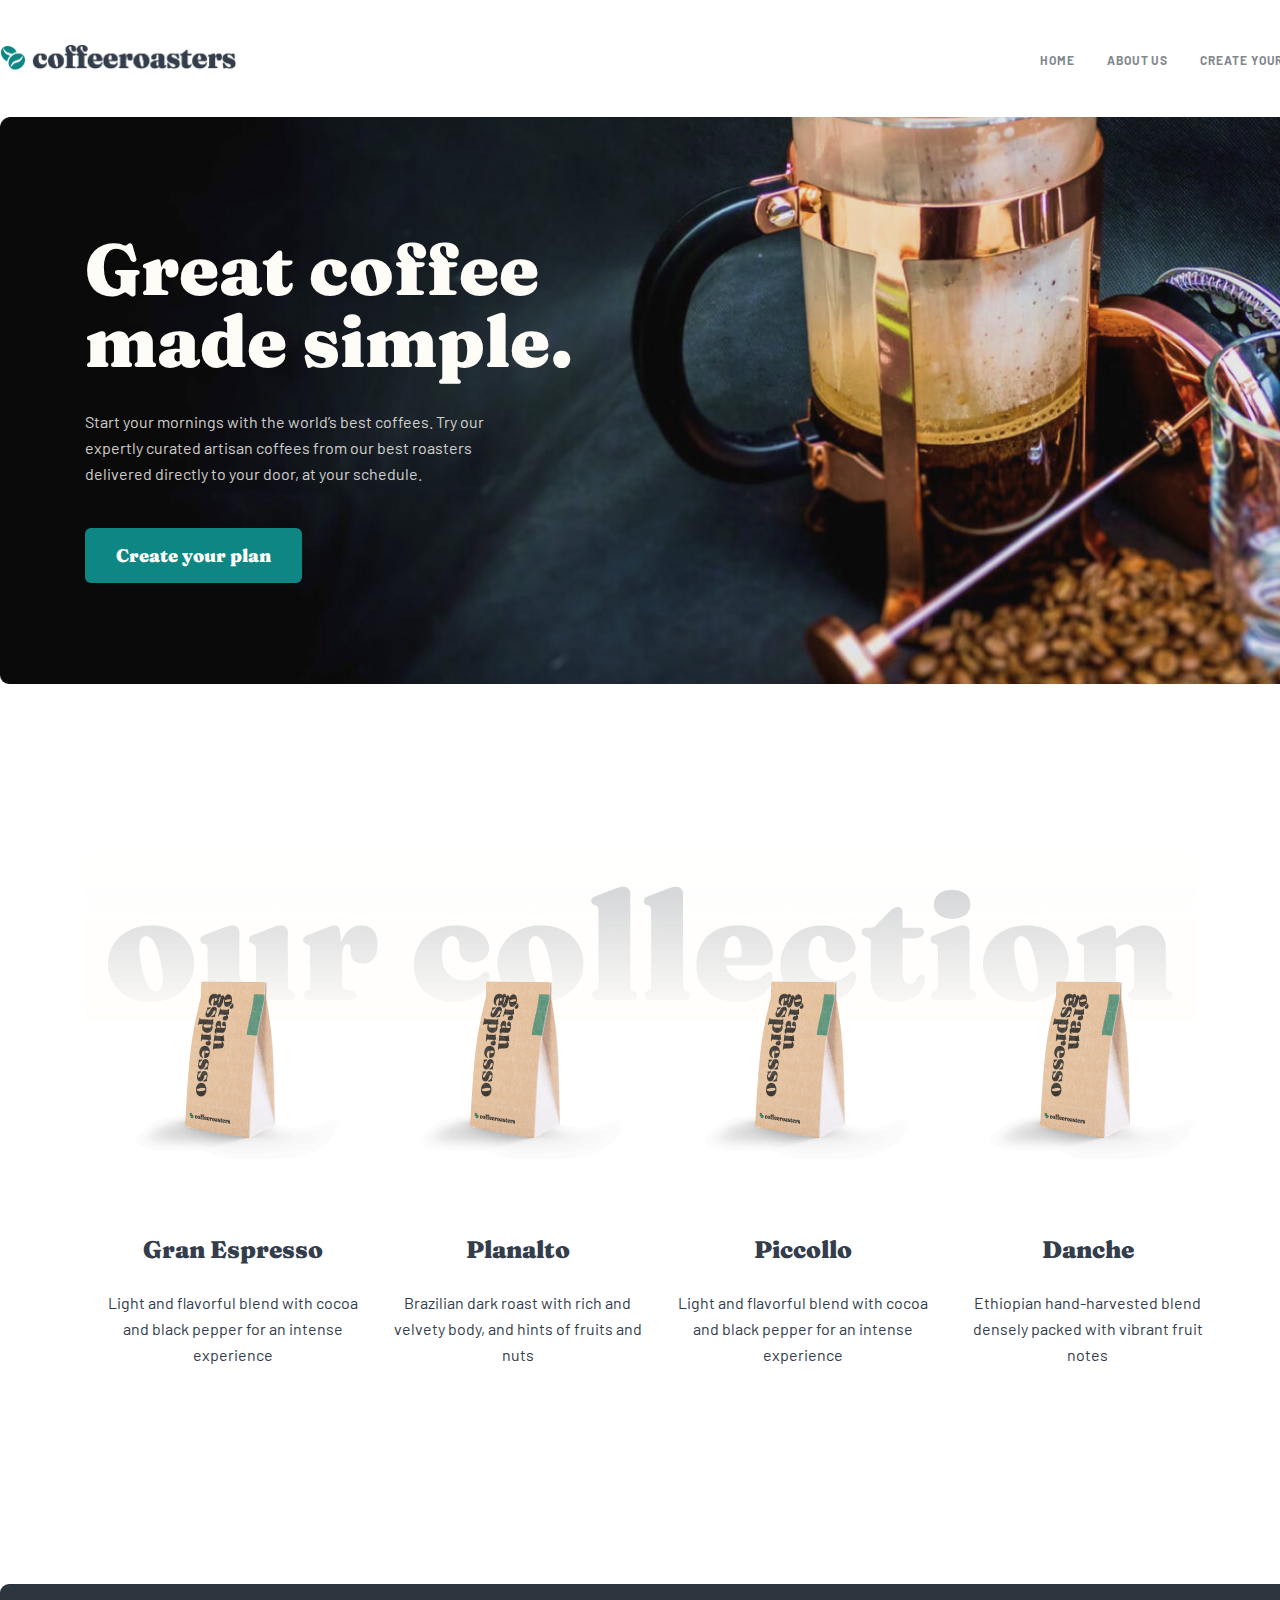
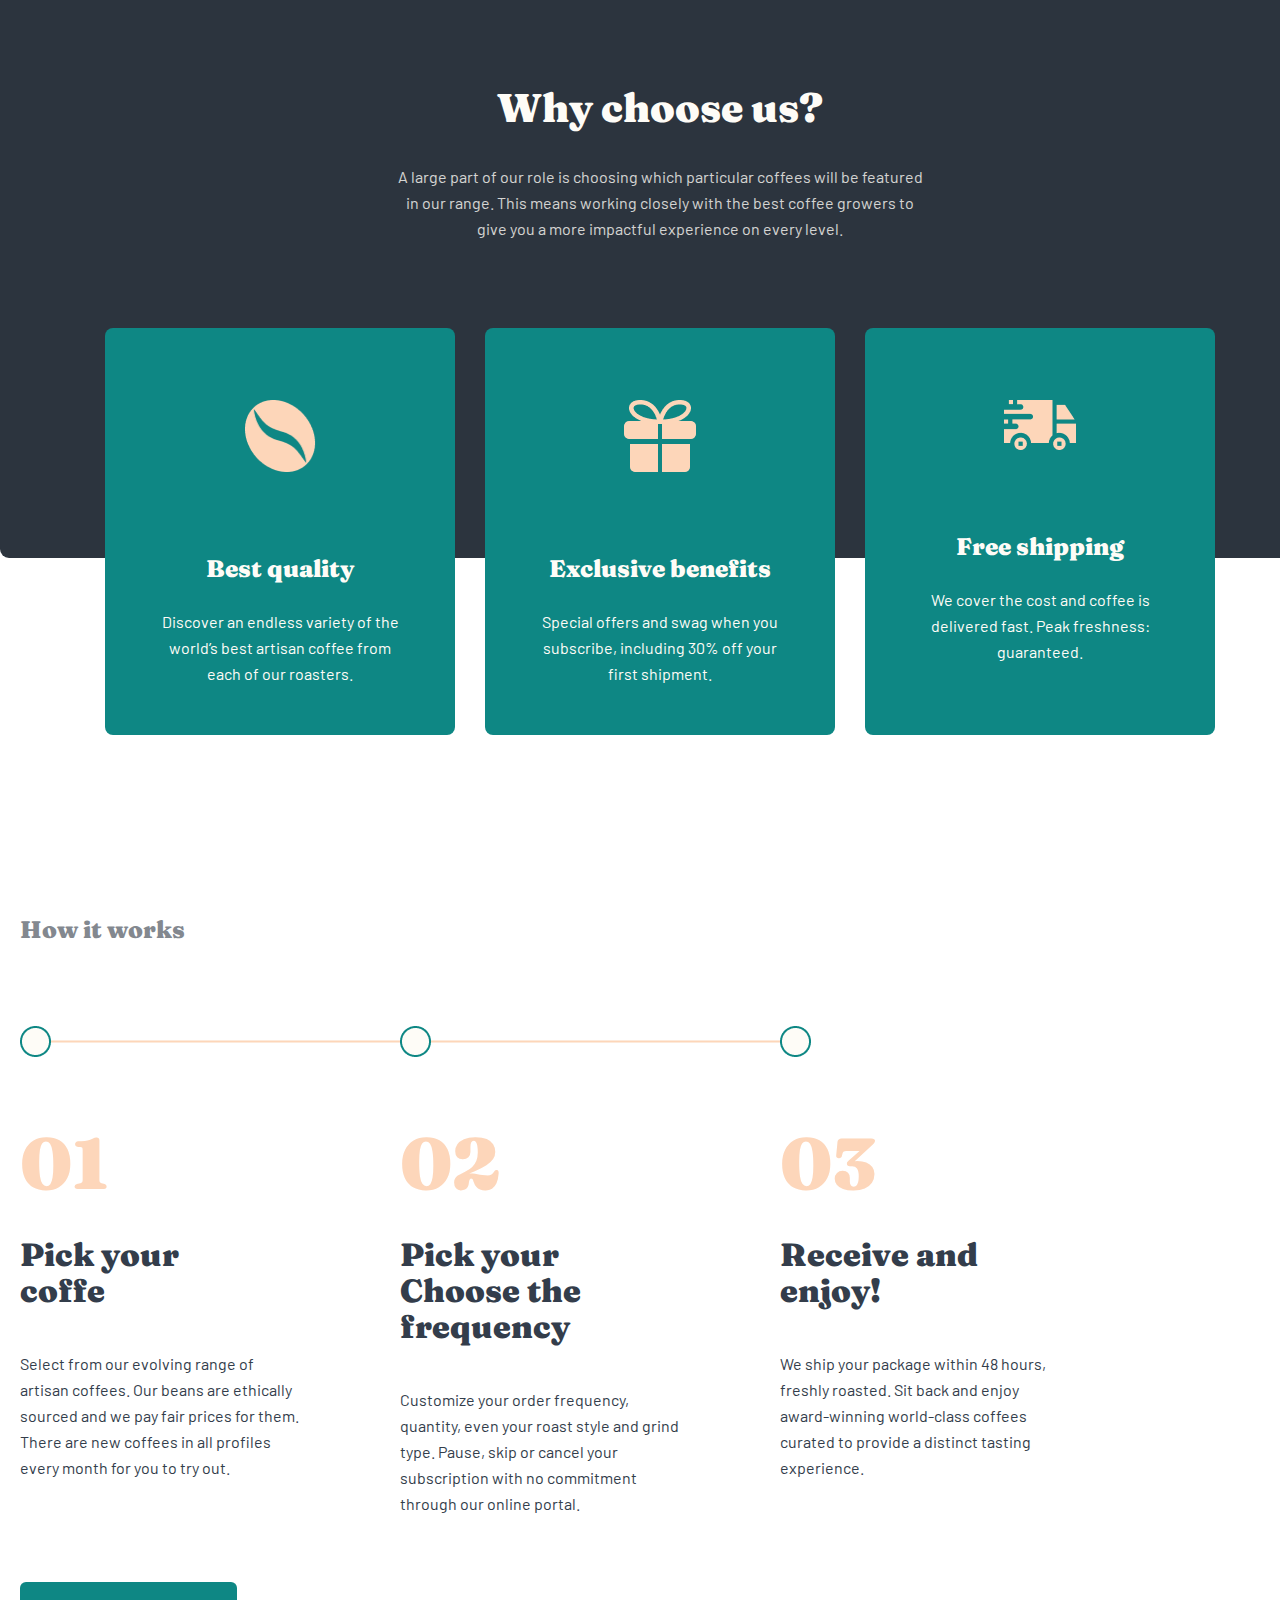
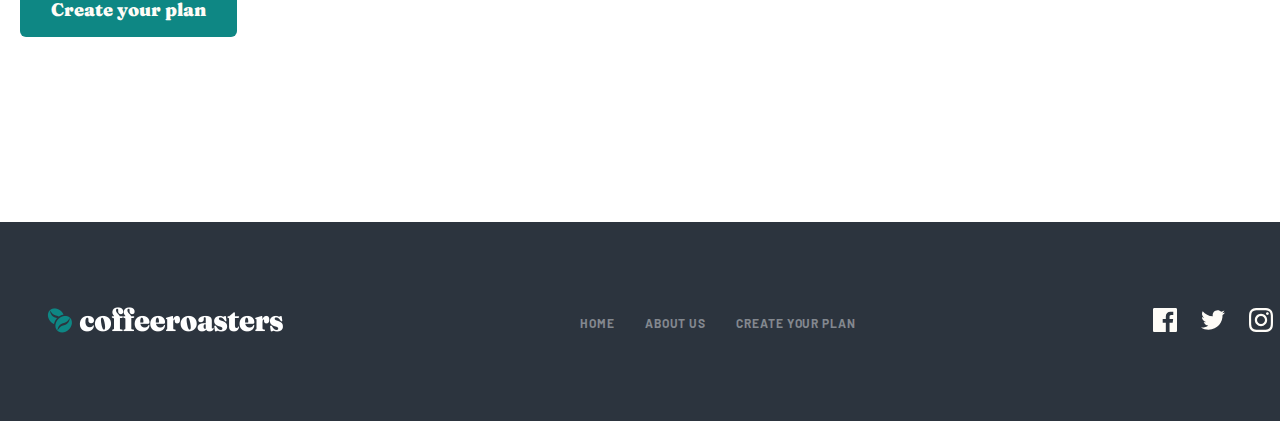
==== index.html @ ffe9cf5a "Initial commit" ====
<!DOCTYPE html>
<html lang="en">
<head>
    <meta charset="UTF-8">
    <meta http-equiv="X-UA-Compatible" content="IE=edge">
    <meta name="viewport" content="width=device-width, initial-scale=1.0">
    <link rel="stylesheet" href="./css/main.css">
    <title>coffe</title>
</head>
<body>
    <!-- HEADER -->
    <header class="header">
        <div class="container header-container">
            <a class="header-link" href="#">
                <img class="header-img" src="./image/foffeeroasters-logo.png" alt="coffe logo" width="236" height="26">
            </a>
            
            <!-- NAVIGATION MENU -->
            <nav class="sitenav">
                <ul class="sitenav-list">
                    <li class="sitenav-item">
                        <a class="sitenav-link" href="#">HOME</a>
                    </li>
                    
                    <li class="sitenav-item">
                        <a class="sitenav-link" href="#">ABOUT US</a>
                    </li>
                    
                    <li class="sitenav-item">
                        <a class="sitenav-link" href="#">CREATE YOUR PLAN</a>
                    </li>
                </ul>
            </nav>
        </div>
    </header>
    
    <!-- MAIN -->
    <main class="main">
        <!-- HERO SECTION -->
        <section class="hero">
            <div class="container hero-container">
                <h1 class="hero-heading">Great coffee made simple.</h1>
                <p class="hero-desc">Start your mornings with the world’s best coffees. Try our expertly curated artisan coffees from our best roasters delivered directly to your door, at your schedule.</p>
                
                <a class="site-btn hero-btn" href="#">Create your plan</a>
            </div>
        </section>
        
        <!-- INFORMATION SECTION -->
        <section class="information">
            <div class="container information-container">
                <ul class="information-list">
                    <li class="information-item">
                        <img class="information-img" src="./image/espresso.png" alt="img" width="255" height="193">
                        <h2 class="information-heading">Gran Espresso</h2>
                        <p class="information-tittle">Light and flavorful blend with cocoa and black pepper for an intense experience</p>
                    </li>
                    
                    <li class="information-item">
                        <img class="information-img" src="./image/espresso.png" alt="img" width="255" height="193">
                        <h2 class="information-heading">Planalto</h2>
                        <p class="information-tittle">Brazilian dark roast with rich and velvety body, and hints of fruits and nuts</p>
                    </li>
                    
                    <li class="information-item">
                        <img class="information-img" src="./image/espresso.png" alt="img" width="255" height="193">
                        <h2 class="information-heading">Piccollo</h2>
                        <p class="information-tittle">Light and flavorful blend with cocoa and black pepper for an intense experience</p>
                    </li>
                    
                    <li class="information-item">
                        <img class="information-img" src="./image/espresso.png" alt="img" width="255" height="193">
                        <h2 class="information-heading">Danche</h2>
                        <p class="information-tittle">Ethiopian hand-harvested blend densely packed with vibrant fruit notes</p>
                    </li>
                </ul>
            </div>
        </section>
        
        
        <!-- PROJECT SECTION -->
        <section class="project">
            <div class="container project-container">
                <h2 class="project-heading">Why choose us?</h2>
                <p class="project-title">A large part of our role is choosing which particular coffees will be featured in our range. This means working closely with the best coffee growers to give you a more impactful experience on every level.</p>
                <ul class="project-list">
                    <li class="project-item">
                        <a class="project-link" href="#">
                            <img class="project-img" src="./image/coffee-bean.png" width="72" height="72" alt="coffe logo">
                            <h3 class="project-item-heading">Best quality</h3>
                            <p class="project-desc">Discover an endless variety of the world’s best artisan coffee from each of our roasters.</p>
                        </a>
                        
                    </li>
                    
                    <li class="project-item">
                        <a class="project-link" href="#">
                            <img class="project-img" src="./image/Combined-Shape.png" width="72" height="72" alt="coffe logo">
                            <h3 class="project-item-heading">Exclusive benefits</h3>
                            <p class="project-desc">Special offers and swag when you subscribe, including 30% off your first shipment.</p>
                        </a>
                     
                    </li>
                    
                    <li class="project-item">
                        <a class="project-link" href="#">
                            <img class="project-img" src="./image/free-shipping.png" width="72" height="50" alt="coffe logo">
                            <h3 class="project-item-heading">Free shipping</h3>
                            <p class="project-desc">We cover the cost and coffee is delivered fast. Peak freshness: guaranteed.</p>
                        </a>
                        
                    </li>
                </ul>
            </div>
        </section>

        <!-- PLAN SECTION -->
        <section class="plan">
            <div class="container plan-container">
                <h2 class="plan-heading">How it works</h2>
                <img src="./image/plan-img.png" alt="plan img" width="791" height="31">

                <ul class="plan-list">
                    <li class="plan-item">
                        <b class="plan-number">01</b>
                        <h3 class="plan-item-heading">Pick your <br>coffe</h3>
                        <p class="plan-tittle">Select from our evolving range of artisan coffees. Our beans are ethically sourced and we pay fair prices for them. There are new coffees in all profiles every month for you to try out.</p>
                    </li>

                    <li class="plan-item">
                        <b class="plan-number">02</b>
                        <h3 class="plan-item-heading">Pick your Choose the frequency</h3>
                        <p class="plan-tittle">Customize your order frequency, quantity, even your roast style and grind type. Pause, skip or cancel your subscription with no commitment through our online portal.</p>
                    </li>

                    <li class="plan-item">
                        <b class="plan-number">03</b>
                        <h3 class="plan-item-heading">Receive and enjoy!</h3>
                        <p class="plan-tittle">We ship your package within 48 hours, freshly roasted. Sit back and enjoy award-winning world-class coffees curated to provide a distinct tasting experience.</p>
                    </li>
                </ul>

                <a class="site-btn plan-btn" href="#">Create your plan</a>
            </div>
        </section>
    </main>

    <!-- FOOTER -->
    <footer class="footer-section">
        <div class="container footer-container">
            <a class="footer-logo" href="#">
                <img class="footer-logo-img" src="./image/coffeeroasters-logo2.png" width="236" height="26" alt="logo">

                <nav class="footernav">
                  <ul class="footernav-list">
                      <li class="footernav-item">
                          <a class="footernav-link" href="#">HOME</a>
                      </li>

                      <li class="footernav-item">
                          <a class="footernav-link" href="#">ABOUT US</a>
                      </li>

                      <li class="footernav-item">
                          <a class="footernav-link" href="#">CREATE YOUR PLAN</a>
                      </li>
                  </ul>
                </nav>

                <div class="footer-box">
                    <a class="footer-box-link" href="#">
                        <img class="footer-box-img" src="./image/facebook-logo.svg" width="24" height="24" alt="logo">
                    </a>

                    <a class="footer-box-link" href="#">
                        <img class="footer-box-img" src="./image/twet.svg" width="24" height="20" alt="logo">
                    </a>

                    <a class="footer-box-link" href="#">
                        <img class="footer-box-img" src="./image/insta.svg" width="24" height="24" alt="logo">
                    </a>
                </div>
            </a>
        </div>
    </footer>
    
    
</body>
</html>
---- css/main.css ----
@font-face {
    font-family: 'Barlow';
    src: url('../font/Barlow-SemiBold.woff2') format('woff2'),
    url('../font/Barlow-SemiBold.woff') format('woff'),
    url('../font/Barlow-SemiBold.ttf') format('truetype');
    font-weight: 600;
    font-style: normal;
    font-display: swap;
}

@font-face {
    font-family: 'Barlow';
    src: url('../font/Barlow-Bold.woff2') format('woff2'),
    url('../font/Barlow-Bold.woff') format('woff'),
    url('../font/Barlow-Bold.ttf') format('truetype');
    font-weight: bold;
    font-style: normal;
    font-display: swap;
}

@font-face {
    font-family: 'Barlow';
    src: url('../font/Barlow-Regular.woff2') format('woff2'),
    url('../font/Barlow-Regular.woff') format('woff'),
    url('../font/Barlow-Regular.ttf') format('truetype');
    font-weight: normal;
    font-style: normal;
    font-display: swap;
}

@font-face {
    font-family: 'Fraunces';
    src: url('../font/Fraunces-Black.woff2') format('woff2'),
    url('../font/Fraunces-Black.woff') format('woff'),
    url('../font/Fraunces-Black.ttf') format('truetype');
    font-weight: 900;
    font-style: normal;
    font-display: swap;
}


*,
*::after,
*::before {
    box-sizing: border-box;
}

body{
    margin: 0;
    padding: 0;
    font-family: Barlow, sans-serif;
}

img {
    display: inline-block;
}

.container {
    width: 1320px;
    margin: 0 auto;
    padding: 0 20px;
}
.header-link:hover{
    opacity: 0.8;
}

.header-link:active{
    opacity: 0.4;
}

.visually-hidden {
    position: absolute;
    width: 1px;
    height: 1px;
    margin: -1px;
    padding: 0;
    overflow: hidden;
    border: 0;
    clip: rect(0 0 0 0);
}


.site-btn {
    margin: 0;
    padding: 0;
    text-decoration: none;
    padding: 16px 31px;
    font-family: 'Fraunces';
    font-weight: 900;
    font-size: 18px;
    line-height: 25px;
    text-align: center;
    color: #FEFCF7;
    border: none;
    background: #0E8784;
    border-radius: 6px;
    transition: 0.3s;
}

.site-btn:active {
    background: #66D2CF;
}

/* HEADER */
.header-container {
    display: flex;
    justify-content: space-between;
    align-items: center;
    padding: 44px 0;
}
.sitenav-list{
    display: flex;
    list-style: none;
    margin: 0;
    padding: 0;
}
.sitenav-item + .sitenav-item{
    margin-left: 32px;
}

.sitenav-link{
    text-decoration: none;
    font-weight: 700;
    font-size: 12px;
    line-height: 15px;
    letter-spacing: 0.923077px;
    color: #83888F;
}
.sitenav-link:hover{
    opacity: 0.8;
}
.sitenav-link:active{
    opacity: 0.4;
}

/* MAIN */  
/* HERO SECTION */
.hero{
    padding-bottom: 70px;
}

.hero-container {
    background-image: url(../image/hero-background.jpg);
    background-repeat: no-repeat;
    background-size: cover;
    padding: 116px 85px;
    border-radius: 9px;
}
.hero-heading {
    margin: 0;
    padding: 0;
    width: 493px;
    margin-bottom: 32px;
    font-family: 'Fraunces';
    font-style: normal;
    font-weight: 900;
    font-size: 72px;
    line-height: 72px;
    color: #FEFCF7;
}

.hero-desc {
    margin: 0;
    padding: 0;
    margin-bottom: 56px;
    width: 445px;
    font-weight: 400;
    font-size: 16px;
    line-height: 26px;
    color: #FEFCF7;
    mix-blend-mode: normal;
    opacity: 0.8;
}

.hero-btn:hover{
    opacity: 0.8;
}
.hero-btn:active{
    opacity: 0.4;
}

/* INFORMATION SECTION */
.information {
    padding-top: 70px;
    padding-bottom: 100px;
}
.information-container {
    width: 1111px;
    padding-top: 126px;
    background-image: url(../image/collection-back.png);
    background-repeat: no-repeat;
    background-size: contain;
    background-position: center top;
}
.information-list {
    list-style: none;
    display: flex;
    justify-content: center;
}
.information-item {
    width: 255px;
}
.information-item + .information-item {
    margin-left: 30px;
} 
.information-img {
    margin-bottom: 72px;
}
.information-heading {
    margin: 0;
    padding: 0;
    margin-bottom: 24px;
    font-family: 'Fraunces';
    font-weight: 900;
    font-size: 24px;
    line-height: 32px;
    text-align: center;
    color: #333D4B;
}
.information-tittle {
    margin: 0;
    padding: 0;
    font-family: 'Barlow';
    font-weight: 400;
    font-size: 16px;
    line-height: 26px;
    text-align: center;
    color: #333D4B;
}

/* PROJECT SECTION */
.project {
    padding-top: 100px;
    padding-bottom: 256px;
}
.project-container {
    position: relative;
    padding-top: 100px;
    padding-bottom: 230px;
    border-radius: 9px;
    background-color: #2C343E;
}
.project-heading {
    margin: 0;
    padding: 0;
    margin-bottom: 32px;
    font-family: 'Fraunces';
    font-weight: 900;
    font-size: 40px;
    line-height: 48px;
    text-align: center;
    color: #FEFCF7;
}
.project-title {
    margin: 0 auto;
    padding: 0;
    margin-bottom: 86px;
    width: 540px;
    font-family: 'Barlow';
    font-weight: 400;
    font-size: 16px;
    line-height: 26px;
    text-align: center;
    color: #FEFCF7;
    mix-blend-mode: normal;
    opacity: 0.8;
}
.project-list {
    display: flex;
    justify-content: center;
    margin: 0;
    padding: 0;
    position: absolute;
    left: 105px;
    list-style: none;
}

.project-item {
    padding: 48px;
    padding-top: 72px;
    width: 350px;
    background-color: #0E8784;
    border-radius: 8px;
    text-align: center;
}
.project-link{
    text-decoration: none;
    transition: 0.2s;
}
.project-link:hover{
    opacity: 0.8;
}
.project-link:active{
    opacity: 0.4;
}
.project-item + .project-item {
    margin-left: 30px;
}
.project-img {
    margin-bottom: 22px;
}
.project-item-heading {
    margin: 0;
    padding: 0;
    margin-top: 56px;
    margin-bottom: 24px;
    font-family: 'Fraunces';
    font-weight: 900;
    font-size: 24px;
    line-height: 32px;
    text-align: center;
    color: #FEFCF7;
}
.project-desc {
    margin: 0;
    padding: 0;
    font-weight: 400;
    font-size: 16px;
    line-height: 26px;
    text-align: center;
    color: #FEFCF7;
}

/* PLAN SECTION */
.plan {
    padding-top: 100px;
    padding-bottom: 100px;
}

.plan-heading {
    margin: 0;
    padding: 0;
    margin-bottom: 80px;
    font-family: 'Fraunces';
    font-weight: 900;
    font-size: 24px;
    line-height: 32px;
    color: #83888F;
}
.plan-list {
    display: flex;
    margin: 0;
    padding: 0;
    margin-top: 67px;
    margin-bottom: 64px;
    list-style: none;
}
.plan-item {
    width: 285px;
}
.plan-item + .plan-item{
    margin-left: 95px;
}
.plan-number {
    margin: 0;
    padding: 0;
    display: inline-block;
    margin-bottom: 38px;
    font-family: 'Fraunces';
    font-weight: 900;
    font-size: 72px;
    line-height: 72px;
    color: #FDD6BA;
}
.plan-item-heading {
    margin: 0;
    padding: 0;
    margin-bottom: 42px;
    font-family: 'Fraunces';
    font-weight: 900;
    font-size: 32px;
    line-height: 36px;
    color: #333D4B;
}
.plan-tittle {
    font-weight: 400;
    font-size: 16px;
    line-height: 26px;
    color: #333D4B;
}
.plan-btn:hover{
    opacity: 0.8;
}
.plan-btn:active{
    opacity: 0.4;
}

/* FOOTER */
.footer-section {
    margin-top: 100px;
}

.footer-container {
    display: flex;
    justify-content: space-between;
    align-items: center;
    padding: 85px 47px;
    background-color: #2C343E;
}

.footernav-list {
    margin: 0;
    padding: 0;
    display: flex;
    list-style: none;   
}
.footernav-item + .footernav-item{
    margin-left: 30px;
}
.footernav-link {
    text-decoration: none;
    font-weight: 700;
    font-size: 12px;
    line-height: 15px;
    letter-spacing: 0.923077px;
    color: #83888F;
}
.footernav-link:hover{
    opacity: 0.8;
}
.footernav-link:active{
    color: white;
}
.footer-box {
    display: flex;
    justify-content: space-between;
    align-items: center;
    width: 120px;
}
.footer-box-link:hover{
    opacity: 0.8;
}
.footer-box-link:active{
    opacity: 0.4;
}
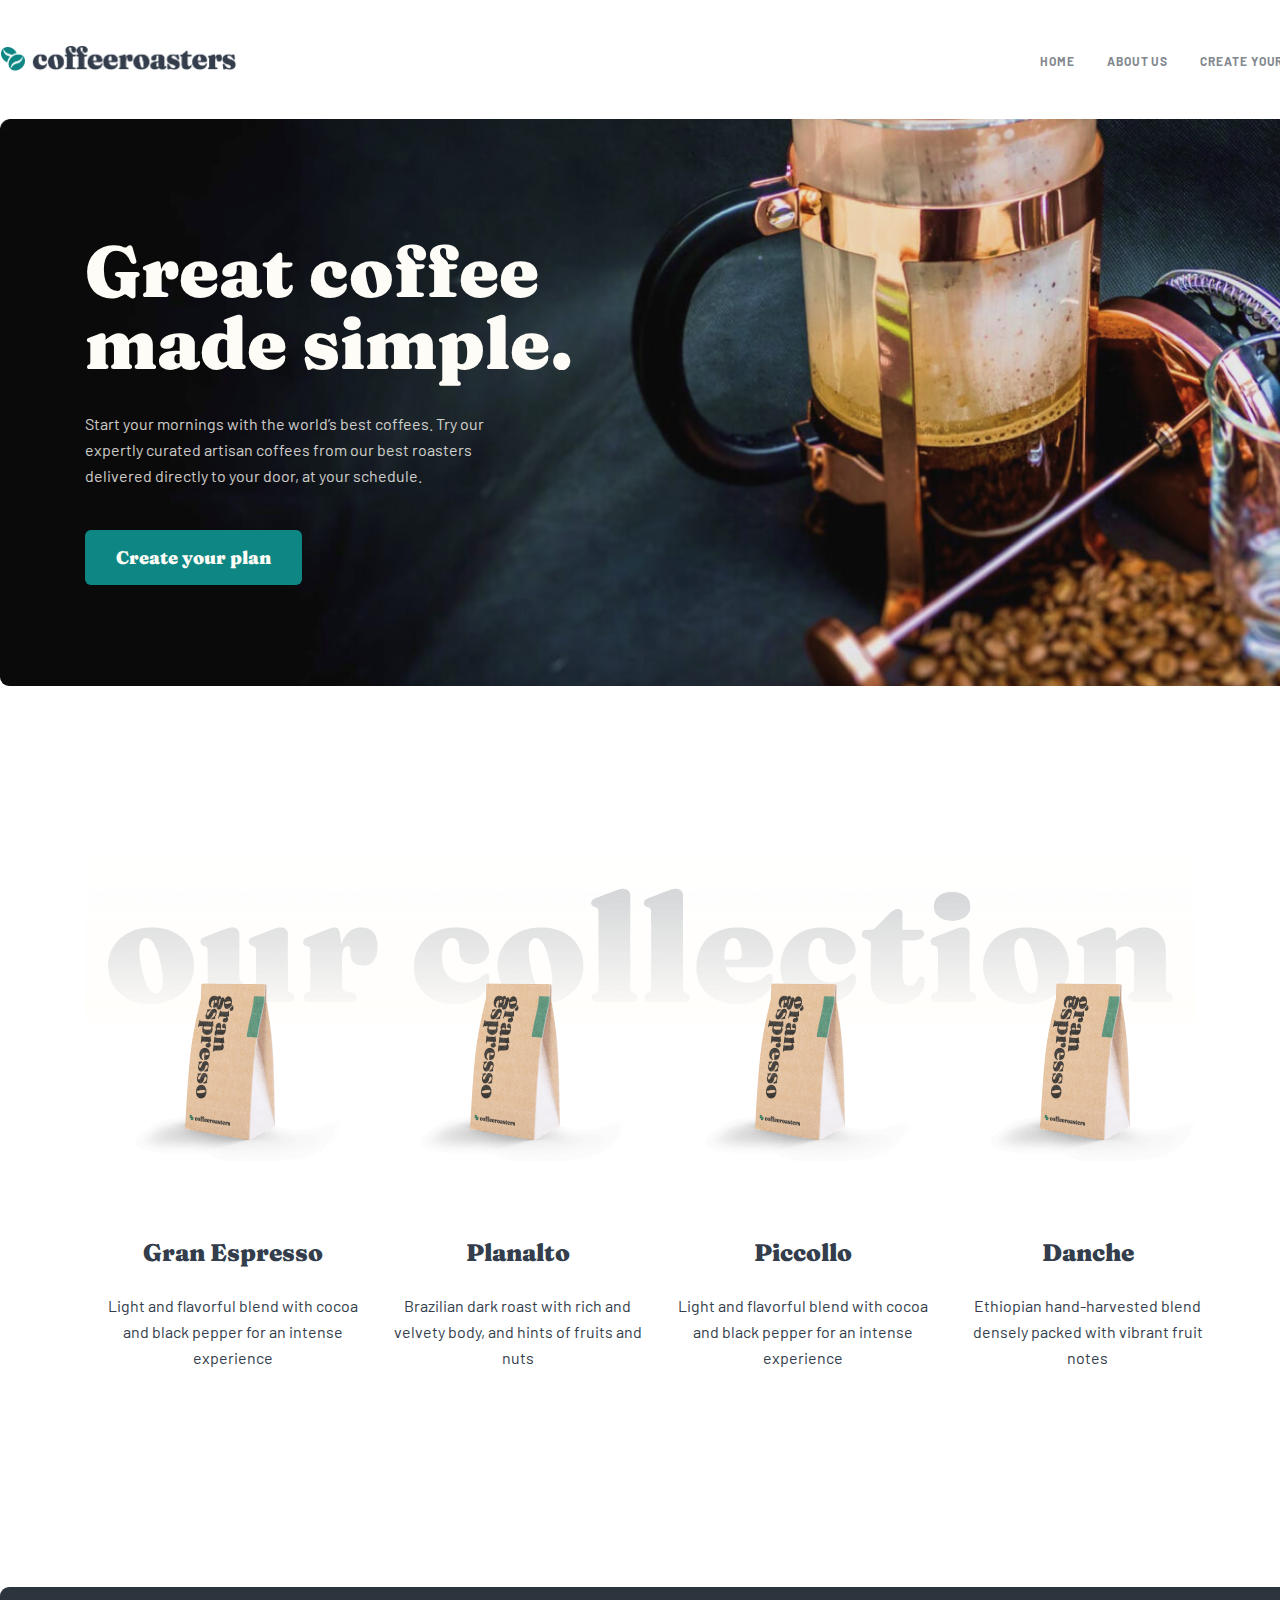
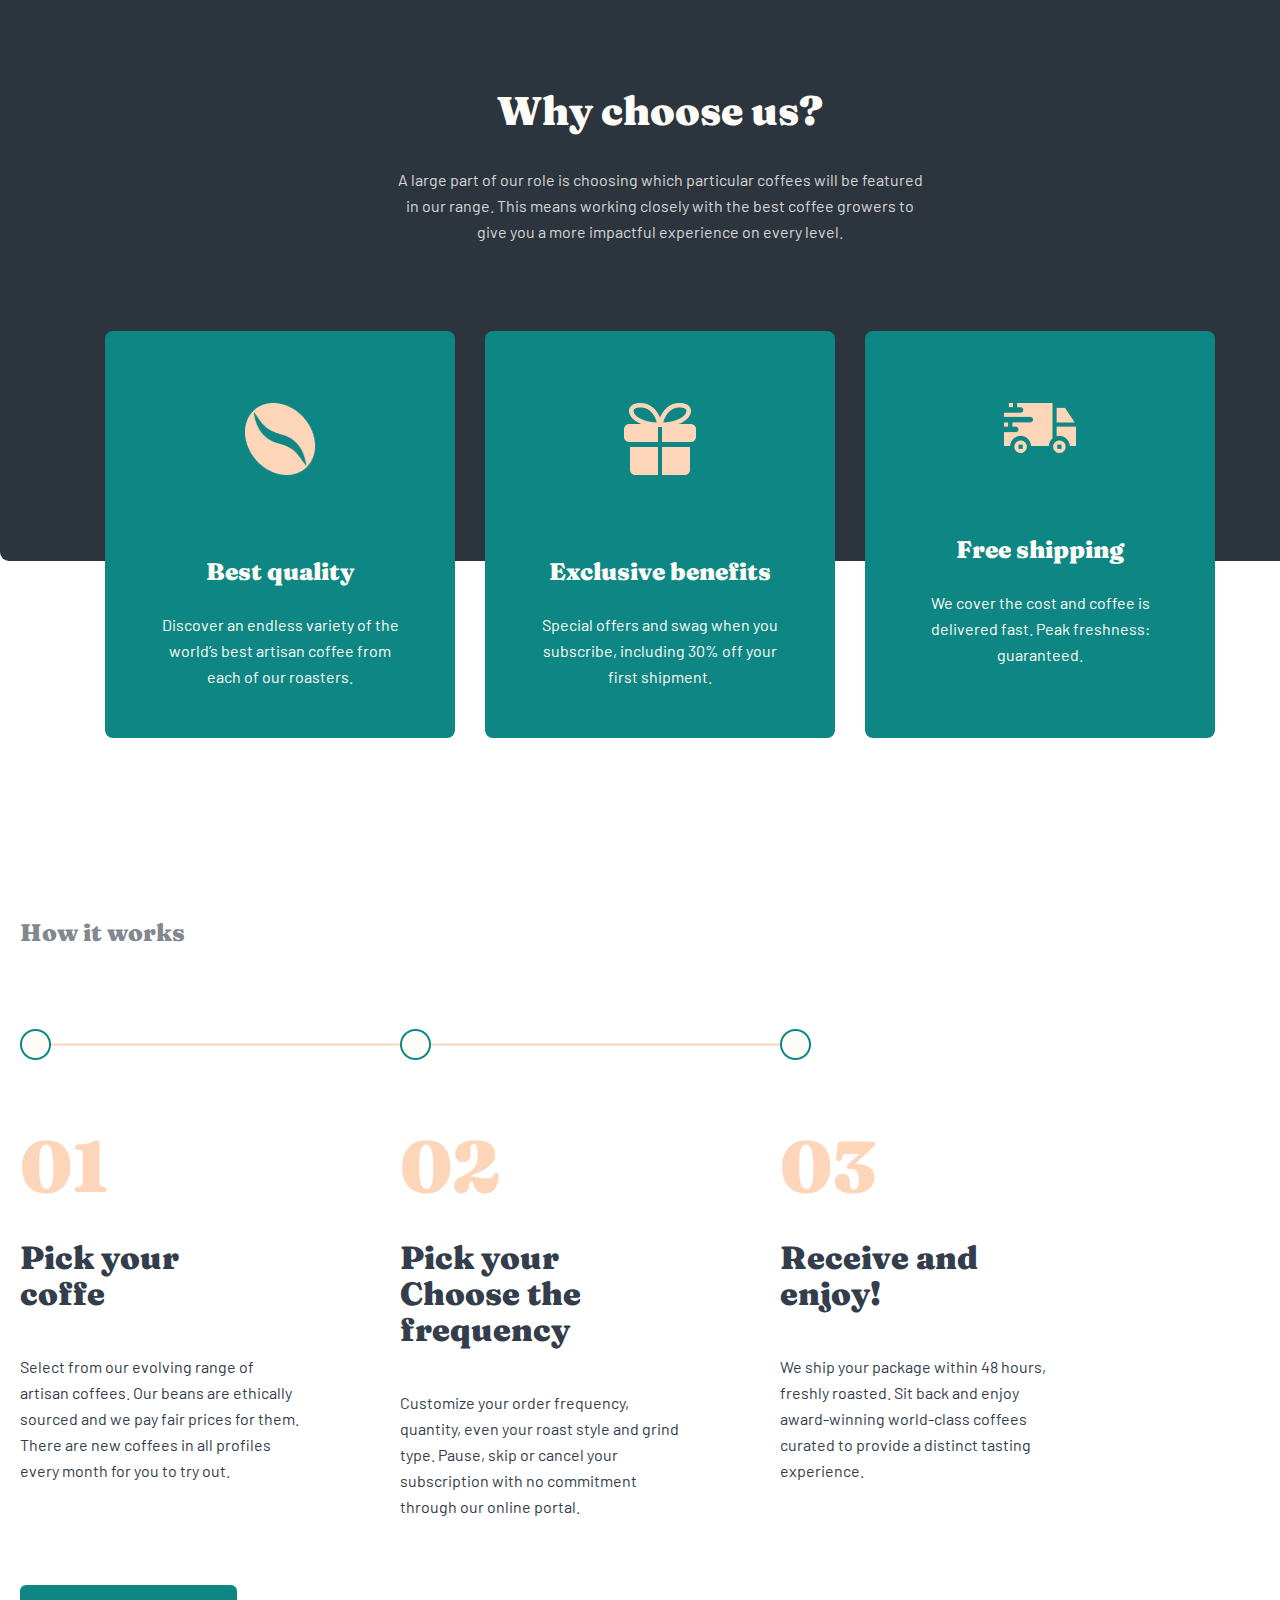
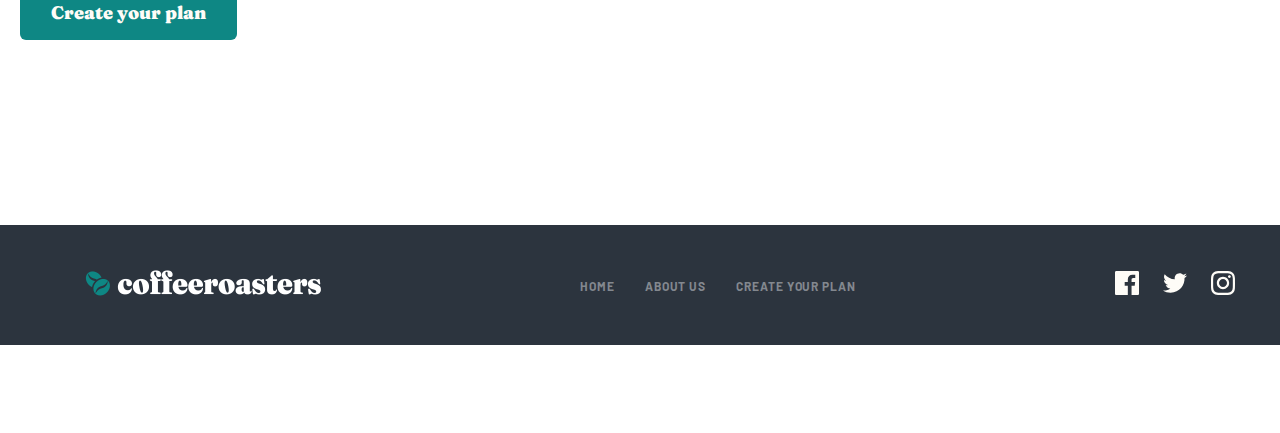
==== commit 787658e2: "coffesite-about" ====
--- a/index.html
+++ b/index.html
@@ -4,6 +4,8 @@
     <meta charset="UTF-8">
     <meta http-equiv="X-UA-Compatible" content="IE=edge">
     <meta name="viewport" content="width=device-width, initial-scale=1.0">
+    <link rel="stylesheet" href="./css/normalize.css">
+    <link rel="stylesheet" href="./css/general.css">
     <link rel="stylesheet" href="./css/main.css">
     <title>coffe</title>
 </head>
@@ -12,18 +14,18 @@
     <header class="header">
         <div class="container header-container">
             <a class="header-link" href="#">
-                <img class="header-img" src="./image/foffeeroasters-logo.png" alt="coffe logo" width="236" height="26">
+                <img class="header-img" src="./image/Coffeeroasters-logo0.png" alt="coffe logo" width="236" height="26">
             </a>
             
             <!-- NAVIGATION MENU -->
             <nav class="sitenav">
                 <ul class="sitenav-list">
                     <li class="sitenav-item">
-                        <a class="sitenav-link" href="#">HOME</a>
+                        <a class="sitenav-link" href="./index.html">HOME</a>
                     </li>
                     
                     <li class="sitenav-item">
-                        <a class="sitenav-link" href="#">ABOUT US</a>
+                        <a class="sitenav-link" href="./about.html">ABOUT US</a>
                     </li>
                     
                     <li class="sitenav-item">
@@ -99,7 +101,7 @@
                             <h3 class="project-item-heading">Exclusive benefits</h3>
                             <p class="project-desc">Special offers and swag when you subscribe, including 30% off your first shipment.</p>
                         </a>
-                     
+                        
                     </li>
                     
                     <li class="project-item">
@@ -113,69 +115,69 @@
                 </ul>
             </div>
         </section>
-
+        
         <!-- PLAN SECTION -->
         <section class="plan">
             <div class="container plan-container">
                 <h2 class="plan-heading">How it works</h2>
                 <img src="./image/plan-img.png" alt="plan img" width="791" height="31">
-
+                
                 <ul class="plan-list">
                     <li class="plan-item">
                         <b class="plan-number">01</b>
                         <h3 class="plan-item-heading">Pick your <br>coffe</h3>
                         <p class="plan-tittle">Select from our evolving range of artisan coffees. Our beans are ethically sourced and we pay fair prices for them. There are new coffees in all profiles every month for you to try out.</p>
                     </li>
-
+                    
                     <li class="plan-item">
                         <b class="plan-number">02</b>
                         <h3 class="plan-item-heading">Pick your Choose the frequency</h3>
                         <p class="plan-tittle">Customize your order frequency, quantity, even your roast style and grind type. Pause, skip or cancel your subscription with no commitment through our online portal.</p>
                     </li>
-
+                    
                     <li class="plan-item">
                         <b class="plan-number">03</b>
                         <h3 class="plan-item-heading">Receive and enjoy!</h3>
                         <p class="plan-tittle">We ship your package within 48 hours, freshly roasted. Sit back and enjoy award-winning world-class coffees curated to provide a distinct tasting experience.</p>
                     </li>
                 </ul>
-
+                
                 <a class="site-btn plan-btn" href="#">Create your plan</a>
             </div>
         </section>
     </main>
-
+    
     <!-- FOOTER -->
     <footer class="footer-section">
         <div class="container footer-container">
             <a class="footer-logo" href="#">
                 <img class="footer-logo-img" src="./image/coffeeroasters-logo2.png" width="236" height="26" alt="logo">
-
+                
                 <nav class="footernav">
-                  <ul class="footernav-list">
-                      <li class="footernav-item">
-                          <a class="footernav-link" href="#">HOME</a>
-                      </li>
-
-                      <li class="footernav-item">
-                          <a class="footernav-link" href="#">ABOUT US</a>
-                      </li>
-
-                      <li class="footernav-item">
-                          <a class="footernav-link" href="#">CREATE YOUR PLAN</a>
-                      </li>
-                  </ul>
+                    <ul class="footernav-list">
+                        <li class="footernav-item">
+                            <a class="footernav-link" href="#">HOME</a>
+                        </li>
+                        
+                        <li class="footernav-item">
+                            <a class="footernav-link" href="#">ABOUT US</a>
+                        </li>
+                        
+                        <li class="footernav-item">
+                            <a class="footernav-link" href="#">CREATE YOUR PLAN</a>
+                        </li>
+                    </ul>
                 </nav>
-
+                
                 <div class="footer-box">
                     <a class="footer-box-link" href="#">
                         <img class="footer-box-img" src="./image/facebook-logo.svg" width="24" height="24" alt="logo">
                     </a>
-
+                    
                     <a class="footer-box-link" href="#">
                         <img class="footer-box-img" src="./image/twet.svg" width="24" height="20" alt="logo">
                     </a>
-
+                    
                     <a class="footer-box-link" href="#">
                         <img class="footer-box-img" src="./image/insta.svg" width="24" height="24" alt="logo">
                     </a>
--- a/css/general.css
+++ b/css/general.css
@@ -0,0 +1,80 @@
+@font-face {
+    font-family: 'Barlow';
+    src: url('../font/Barlow-SemiBold.woff2') format('woff2'),
+    url('../font/Barlow-SemiBold.woff') format('woff'),
+    url('../font/Barlow-SemiBold.ttf') format('truetype');
+    font-weight: 600;
+    font-style: normal;
+    font-display: swap;
+}
+
+@font-face {
+    font-family: 'Barlow';
+    src: url('../font/Barlow-Bold.woff2') format('woff2'),
+    url('../font/Barlow-Bold.woff') format('woff'),
+    url('../font/Barlow-Bold.ttf') format('truetype');
+    font-weight: bold;
+    font-style: normal;
+    font-display: swap;
+}
+
+@font-face {
+    font-family: 'Barlow';
+    src: url('../font/Barlow-Regular.woff2') format('woff2'),
+    url('../font/Barlow-Regular.woff') format('woff'),
+    url('../font/Barlow-Regular.ttf') format('truetype');
+    font-weight: normal;
+    font-style: normal;
+    font-display: swap;
+}
+
+@font-face {
+    font-family: 'Fraunces';
+    src: url('../font/Fraunces-Black.woff2') format('woff2'),
+    url('../font/Fraunces-Black.woff') format('woff'),
+    url('../font/Fraunces-Black.ttf') format('truetype');
+    font-weight: 900;
+    font-style: normal;
+    font-display: swap;
+}
+
+
+*,
+*::after,
+*::before {
+    box-sizing: border-box;
+}
+
+body{
+    margin: 0;
+    padding: 0;
+    font-family: Barlow, sans-serif;
+}
+
+img {
+    display: inline-block;
+}
+
+.container {
+    width: 1320px;
+    margin: 0 auto;
+    padding: 0 20px;
+}
+.header-link:hover{
+    opacity: 0.8;
+}
+
+.header-link:active{
+    opacity: 0.4;
+}
+
+.visually-hidden {
+    position: absolute;
+    width: 1px;
+    height: 1px;
+    margin: -1px;
+    padding: 0;
+    overflow: hidden;
+    border: 0;
+    clip: rect(0 0 0 0);
+}--- a/css/main.css
+++ b/css/main.css
@@ -1,84 +1,3 @@
-@font-face {
-    font-family: 'Barlow';
-    src: url('../font/Barlow-SemiBold.woff2') format('woff2'),
-    url('../font/Barlow-SemiBold.woff') format('woff'),
-    url('../font/Barlow-SemiBold.ttf') format('truetype');
-    font-weight: 600;
-    font-style: normal;
-    font-display: swap;
-}
-
-@font-face {
-    font-family: 'Barlow';
-    src: url('../font/Barlow-Bold.woff2') format('woff2'),
-    url('../font/Barlow-Bold.woff') format('woff'),
-    url('../font/Barlow-Bold.ttf') format('truetype');
-    font-weight: bold;
-    font-style: normal;
-    font-display: swap;
-}
-
-@font-face {
-    font-family: 'Barlow';
-    src: url('../font/Barlow-Regular.woff2') format('woff2'),
-    url('../font/Barlow-Regular.woff') format('woff'),
-    url('../font/Barlow-Regular.ttf') format('truetype');
-    font-weight: normal;
-    font-style: normal;
-    font-display: swap;
-}
-
-@font-face {
-    font-family: 'Fraunces';
-    src: url('../font/Fraunces-Black.woff2') format('woff2'),
-    url('../font/Fraunces-Black.woff') format('woff'),
-    url('../font/Fraunces-Black.ttf') format('truetype');
-    font-weight: 900;
-    font-style: normal;
-    font-display: swap;
-}
-
-
-*,
-*::after,
-*::before {
-    box-sizing: border-box;
-}
-
-body{
-    margin: 0;
-    padding: 0;
-    font-family: Barlow, sans-serif;
-}
-
-img {
-    display: inline-block;
-}
-
-.container {
-    width: 1320px;
-    margin: 0 auto;
-    padding: 0 20px;
-}
-.header-link:hover{
-    opacity: 0.8;
-}
-
-.header-link:active{
-    opacity: 0.4;
-}
-
-.visually-hidden {
-    position: absolute;
-    width: 1px;
-    height: 1px;
-    margin: -1px;
-    padding: 0;
-    overflow: hidden;
-    border: 0;
-    clip: rect(0 0 0 0);
-}
-
 
 .site-btn {
     margin: 0;
@@ -106,7 +25,7 @@
     display: flex;
     justify-content: space-between;
     align-items: center;
-    padding: 44px 0;
+    padding: 45px 0;
 }
 .sitenav-list{
     display: flex;
@@ -124,6 +43,7 @@
     font-size: 12px;
     line-height: 15px;
     letter-spacing: 0.923077px;
+    text-transform: uppercase;
     color: #83888F;
 }
 .sitenav-link:hover{
@@ -388,13 +308,14 @@
 /* FOOTER */
 .footer-section {
     margin-top: 100px;
+    margin-bottom: 88px;
 }
 
 .footer-container {
     display: flex;
     justify-content: space-between;
     align-items: center;
-    padding: 85px 47px;
+    padding: 45px 85px;
     background-color: #2C343E;
 }
 
@@ -434,3 +355,180 @@
     opacity: 0.4;
 }
 
+
+/*2 ABOUT CSS */
+/* HERO-ABOUT */
+.hero-about{
+    padding-bottom: 70px;
+}
+
+.hero-about-container {
+    background-image: url(../image/hero-bg.png);
+    background-repeat: no-repeat;
+    background-size: cover;
+    padding: 116px 85px;
+    border-radius: 9px;
+}
+.hero-about-heading {
+    margin: 0;
+    padding: 0;
+    width: 493px;
+    margin-bottom: 32px;
+    font-family: Fraunces;
+    font-style: normal;
+    font-weight: 900;
+    font-size: 72px;
+    line-height: 72px;
+    color: #FEFCF7;
+}
+
+.hero-about-desc {
+    margin: 0;
+    padding: 0;
+    margin-bottom: 56px;
+    width: 445px;
+    font-weight: 400;
+    font-size: 16px;
+    line-height: 26px;
+    color: #FEFCF7;
+    mix-blend-mode: normal;
+    opacity: 0.8;
+}
+
+/* SERVICES-ABOUT */
+.services-about-top{
+    margin: 165px;
+}
+.services-about-container {
+    display: flex;
+    justify-content: space-between;
+    margin-left: 85px;
+}
+
+.services-about-box {
+    margin: 0;
+    margin-top: 90px;
+    margin-right: 125px;
+    
+}
+.services-about-heading {
+    margin: 0;
+    padding: 0;
+    font-family: Fraunces 9pt;
+    font-style: normal;
+    font-weight: 900;
+    font-size: 40px;
+    line-height: 48px;
+    color: #333D4B;
+    padding-bottom: 32px;
+}
+.services-about-desc {
+    margin: 0;
+    padding: 0;
+    max-width: 540px;
+    max-height: 260px;
+    font-family: Barlow;
+    font-style: normal;
+    font-weight: 400;
+    font-size: 16px;
+    line-height: 26px;  
+    color: #333D4B;
+    mix-blend-mode: normal;
+    opacity: 0.8;
+}
+/* QUALITY SECTION */
+.site-quality {
+    padding-top: 160px;
+    padding-bottom: 176px;
+}
+
+.site-quality-container {
+    display: flex;
+    justify-content: space-between;
+    max-width: 1280px;
+    max-height: 447px;
+    position: relative;
+    border-radius: 9px;
+    background-color: #2C343E;
+}
+.site-quality-box {
+    margin: 0;
+    margin-top: 90px;
+    margin-right: 125px;
+    margin-left: 85px;
+}
+.site-quality-heading {
+    margin: 0;
+    font-family: Fraunces 9pt;
+    font-style: normal;
+    font-weight: 900;
+    font-size: 40px;
+    line-height: 48px; 
+    color: #FEFCF7;
+    margin-bottom: 32px;
+}
+.site-quality-desc {
+    margin: 0;
+    font-family: 'Barlow';
+    font-style: normal;
+    max-width: 540px;
+    max-height: 130px;
+    font-weight: 400;
+    font-size: 16px;
+    line-height: 26px;
+    color: #FEFCF7; 
+    mix-blend-mode: normal;
+    opacity: 0.8;
+}
+.site-quality-img {
+    margin-right: 85px;
+    position: relative;
+    top: -88px;
+}
+/* OUR COMPANY */
+.our-company{
+    padding-bottom: 168px;
+}
+
+.our-company-container {
+    max-width: 1085px;
+}
+.our-company-desc {
+    margin: 0;
+    margin-bottom: 72px;
+    font-family: 'Fraunces';
+    font-style: normal;
+    font-weight: 900;
+    font-size: 24px;
+    line-height: 32px;
+    color: #83888f;
+}
+.our-company-list {
+    display: flex;
+    justify-content: space-between;
+    list-style: none;
+    margin: 0;
+    padding: 0;
+}
+
+.our-company-heading {
+    margin: 0;
+    margin-top: 46px;
+    margin-bottom: 24px;
+    font-family: Fraunces;
+    font-style: normal;
+    font-weight: 900;
+    font-size: 32px;
+    line-height: 36px;
+    color: #333d4b;
+}
+.our-company-title {
+    width: 120px;
+    margin: 0;
+    font-size: 16px;
+    line-height: 26px;
+    color: #333d4b;
+}
+
+
+
